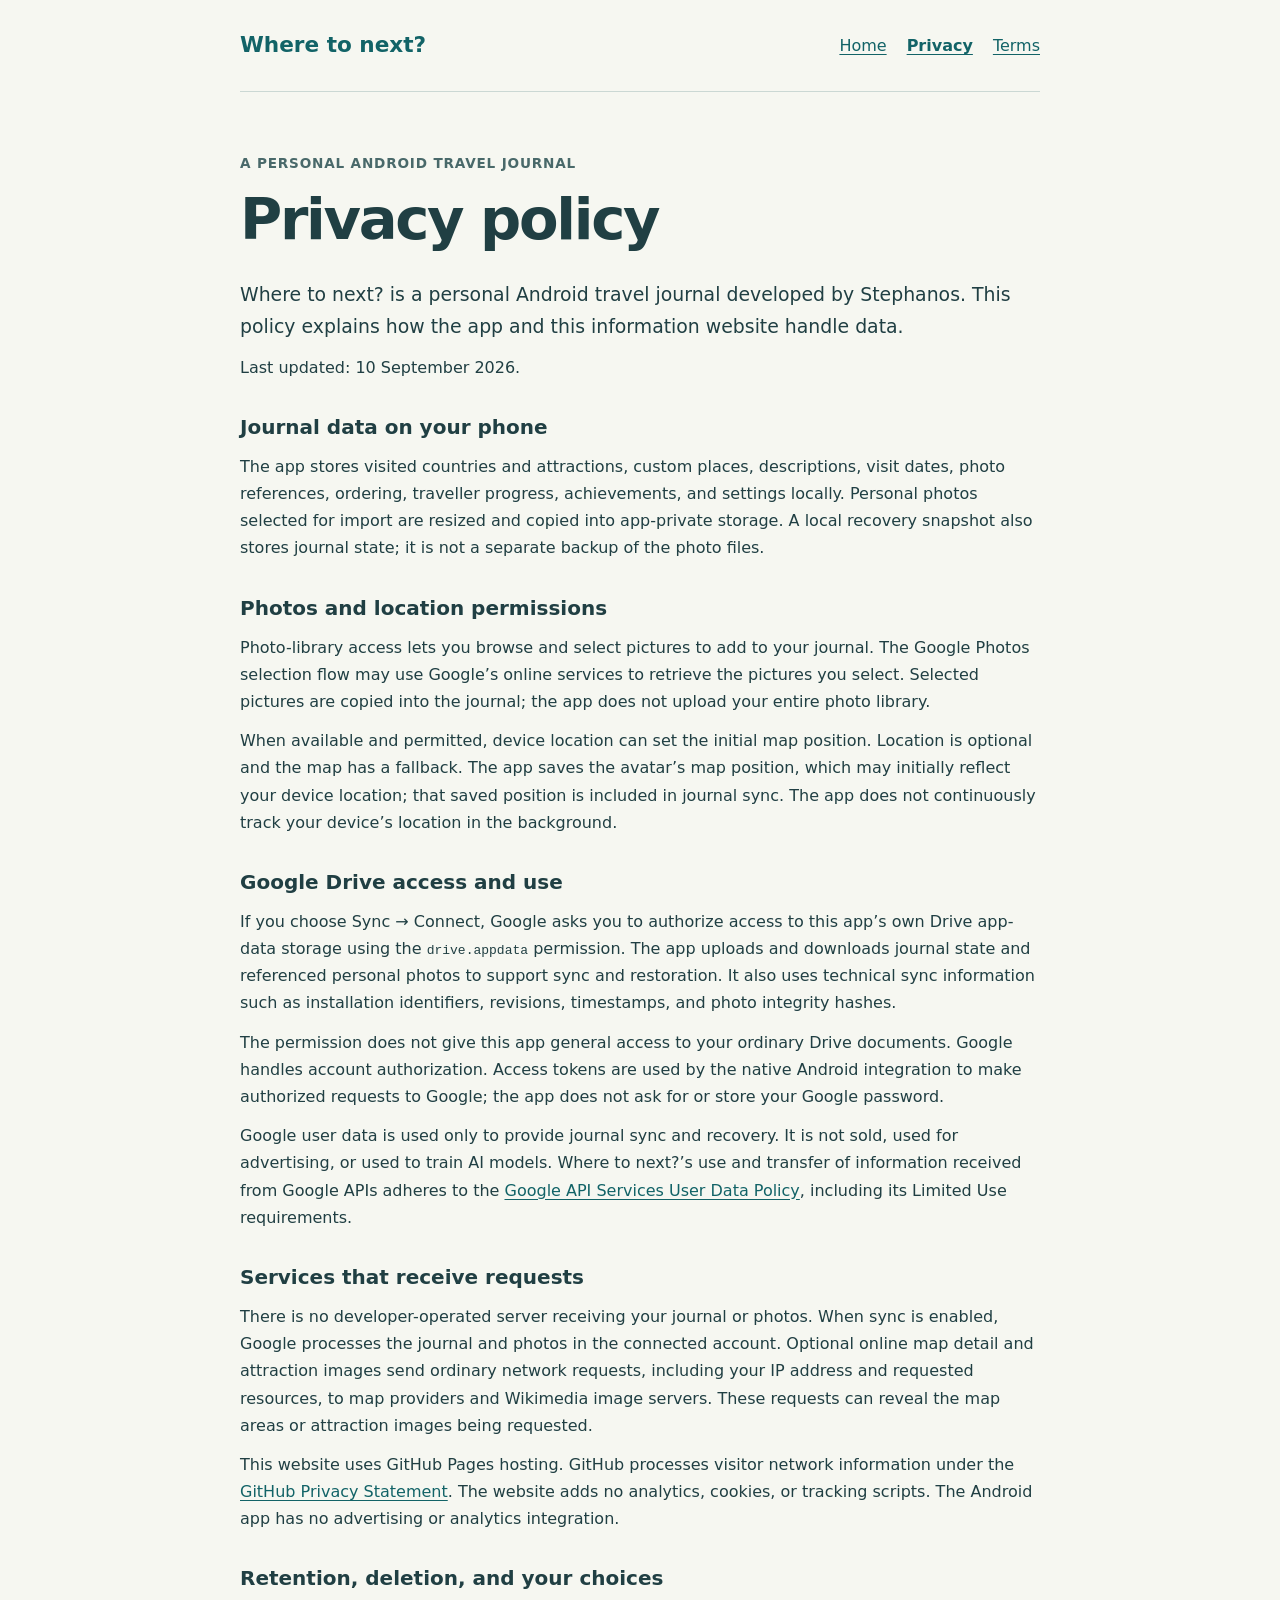
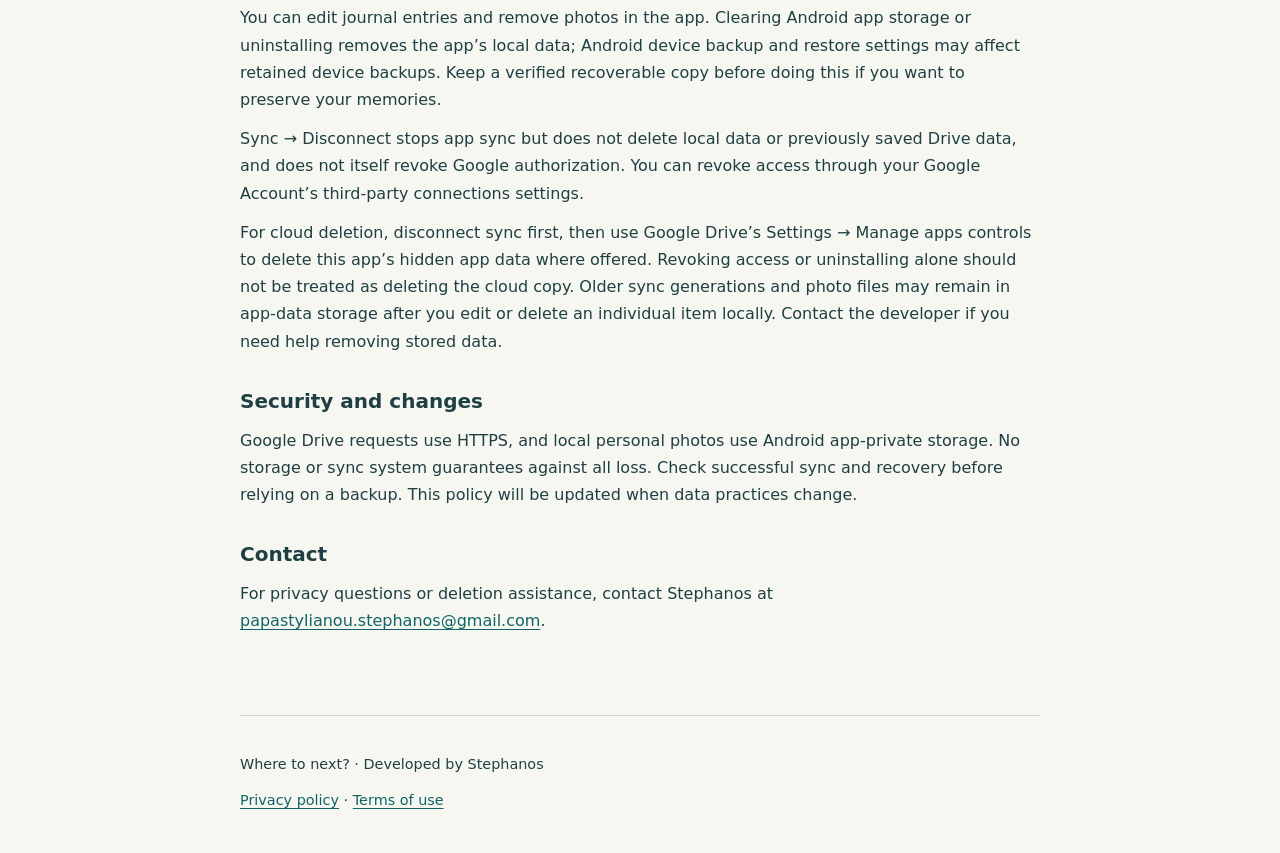
==== privacy.html @ e72850fd "Publish app information, privacy policy, and terms" ====
<!doctype html>
<html lang="en">
<head>
<meta charset="utf-8">
<meta name="viewport" content="width=device-width, initial-scale=1">
<meta name="description" content="Where to next? — a personal Android travel journal with optional Google Drive sync.">
<title>Privacy policy | Where to next?</title>
<link rel="stylesheet" href="styles.css">
</head>
<body>
<a class="skip" href="#main">Skip to content</a>
<header><a class="brand" href="index.html">Where to next?</a><nav aria-label="Main navigation"><a href="index.html">Home</a><a href="privacy.html" aria-current="page">Privacy</a><a href="terms.html">Terms</a></nav></header>
<main id="main"><p class="eyebrow">A personal Android travel journal</p><h1>Privacy policy</h1><p class="intro">Where to next? is a personal Android travel journal developed by Stephanos. This policy explains how the app and this information website handle data.</p><p>Last updated: 10 September 2026.</p>
<section><h2>Journal data on your phone</h2><p>The app stores visited countries and attractions, custom places, descriptions, visit dates, photo references, ordering, traveller progress, achievements, and settings locally. Personal photos selected for import are resized and copied into app-private storage. A local recovery snapshot also stores journal state; it is not a separate backup of the photo files.</p></section>
<section><h2>Photos and location permissions</h2><p>Photo-library access lets you browse and select pictures to add to your journal. The Google Photos selection flow may use Google’s online services to retrieve the pictures you select. Selected pictures are copied into the journal; the app does not upload your entire photo library.</p><p>When available and permitted, device location can set the initial map position. Location is optional and the map has a fallback. The app saves the avatar’s map position, which may initially reflect your device location; that saved position is included in journal sync. The app does not continuously track your device’s location in the background.</p></section>
<section><h2>Google Drive access and use</h2><p>If you choose Sync → Connect, Google asks you to authorize access to this app’s own Drive app-data storage using the <code>drive.appdata</code> permission. The app uploads and downloads journal state and referenced personal photos to support sync and restoration. It also uses technical sync information such as installation identifiers, revisions, timestamps, and photo integrity hashes.</p><p>The permission does not give this app general access to your ordinary Drive documents. Google handles account authorization. Access tokens are used by the native Android integration to make authorized requests to Google; the app does not ask for or store your Google password.</p><p>Google user data is used only to provide journal sync and recovery. It is not sold, used for advertising, or used to train AI models. Where to next?’s use and transfer of information received from Google APIs adheres to the <a href="https://developers.google.com/terms/api-services-user-data-policy">Google API Services User Data Policy</a>, including its Limited Use requirements.</p></section>
<section><h2>Services that receive requests</h2><p>There is no developer-operated server receiving your journal or photos. When sync is enabled, Google processes the journal and photos in the connected account. Optional online map detail and attraction images send ordinary network requests, including your IP address and requested resources, to map providers and Wikimedia image servers. These requests can reveal the map areas or attraction images being requested.</p><p>This website uses GitHub Pages hosting. GitHub processes visitor network information under the <a href="https://docs.github.com/en/site-policy/privacy-policies/github-general-privacy-statement">GitHub Privacy Statement</a>. The website adds no analytics, cookies, or tracking scripts. The Android app has no advertising or analytics integration.</p></section>
<section><h2>Retention, deletion, and your choices</h2><p>You can edit journal entries and remove photos in the app. Clearing Android app storage or uninstalling removes the app’s local data; Android device backup and restore settings may affect retained device backups. Keep a verified recoverable copy before doing this if you want to preserve your memories.</p><p>Sync → Disconnect stops app sync but does not delete local data or previously saved Drive data, and does not itself revoke Google authorization. You can revoke access through your Google Account’s third-party connections settings.</p><p>For cloud deletion, disconnect sync first, then use Google Drive’s Settings → Manage apps controls to delete this app’s hidden app data where offered. Revoking access or uninstalling alone should not be treated as deleting the cloud copy. Older sync generations and photo files may remain in app-data storage after you edit or delete an individual item locally. Contact the developer if you need help removing stored data.</p></section>
<section><h2>Security and changes</h2><p>Google Drive requests use HTTPS, and local personal photos use Android app-private storage. No storage or sync system guarantees against all loss. Check successful sync and recovery before relying on a backup. This policy will be updated when data practices change.</p></section>
<section><h2>Contact</h2><p>For privacy questions or deletion assistance, contact Stephanos at <a href="mailto:papastylianou.stephanos@gmail.com">papastylianou.stephanos@gmail.com</a>.</p></section></main>
<footer><p>Where to next? · Developed by Stephanos</p><a href="privacy.html">Privacy policy</a> · <a href="terms.html">Terms of use</a></footer>
</body>
</html>
---- styles.css ----
* { box-sizing: border-box; }
:root { color-scheme: light; font-family: system-ui, sans-serif; color: #203f43; background: #f6f7f1; line-height: 1.7; }
body { margin: 0; }
a { color: #126367; text-underline-offset: .2em; overflow-wrap: anywhere; }
a:focus-visible { outline: 3px solid #9b4e11; outline-offset: 5px; }
header, main, footer { width: calc(100% - 2.5rem); max-width: 800px; margin-inline: auto; }
header { display: flex; flex-wrap: wrap; align-items: center; justify-content: space-between; gap: 1rem; padding-block: 1.5rem; border-bottom: 1px solid #cbd8d4; }
.brand { font-size: 1.35rem; font-weight: 750; text-decoration: none; }
nav { display: flex; flex-wrap: wrap; gap: 1.25rem; }
nav a { display: inline-block; padding-block: .5rem; }
[aria-current="page"] { font-weight: 750; }
main { padding-block: 3rem; }
h1 { font-size: clamp(2rem, 6vw, 3.6rem); line-height: 1.15; letter-spacing: -.04em; margin-block: .7rem 1.5rem; }
h2 { font-size: 1.25rem; line-height: 1.4; margin-bottom: .5rem; }
section { margin-block: 2rem; }
p { margin-block: .75rem; }
.intro { font-size: 1.18rem; }
.eyebrow { color: #49696a; font-size: .85rem; font-weight: 700; letter-spacing: .06em; text-transform: uppercase; }
footer { padding-block: 1.5rem 2.5rem; border-top: 1px solid #cbd8d4; font-size: .9rem; }
code { overflow-wrap: anywhere; }
.skip { position: absolute; left: 1rem; top: -10rem; padding: .5rem; background: white; }
.skip:focus { top: .5rem; }
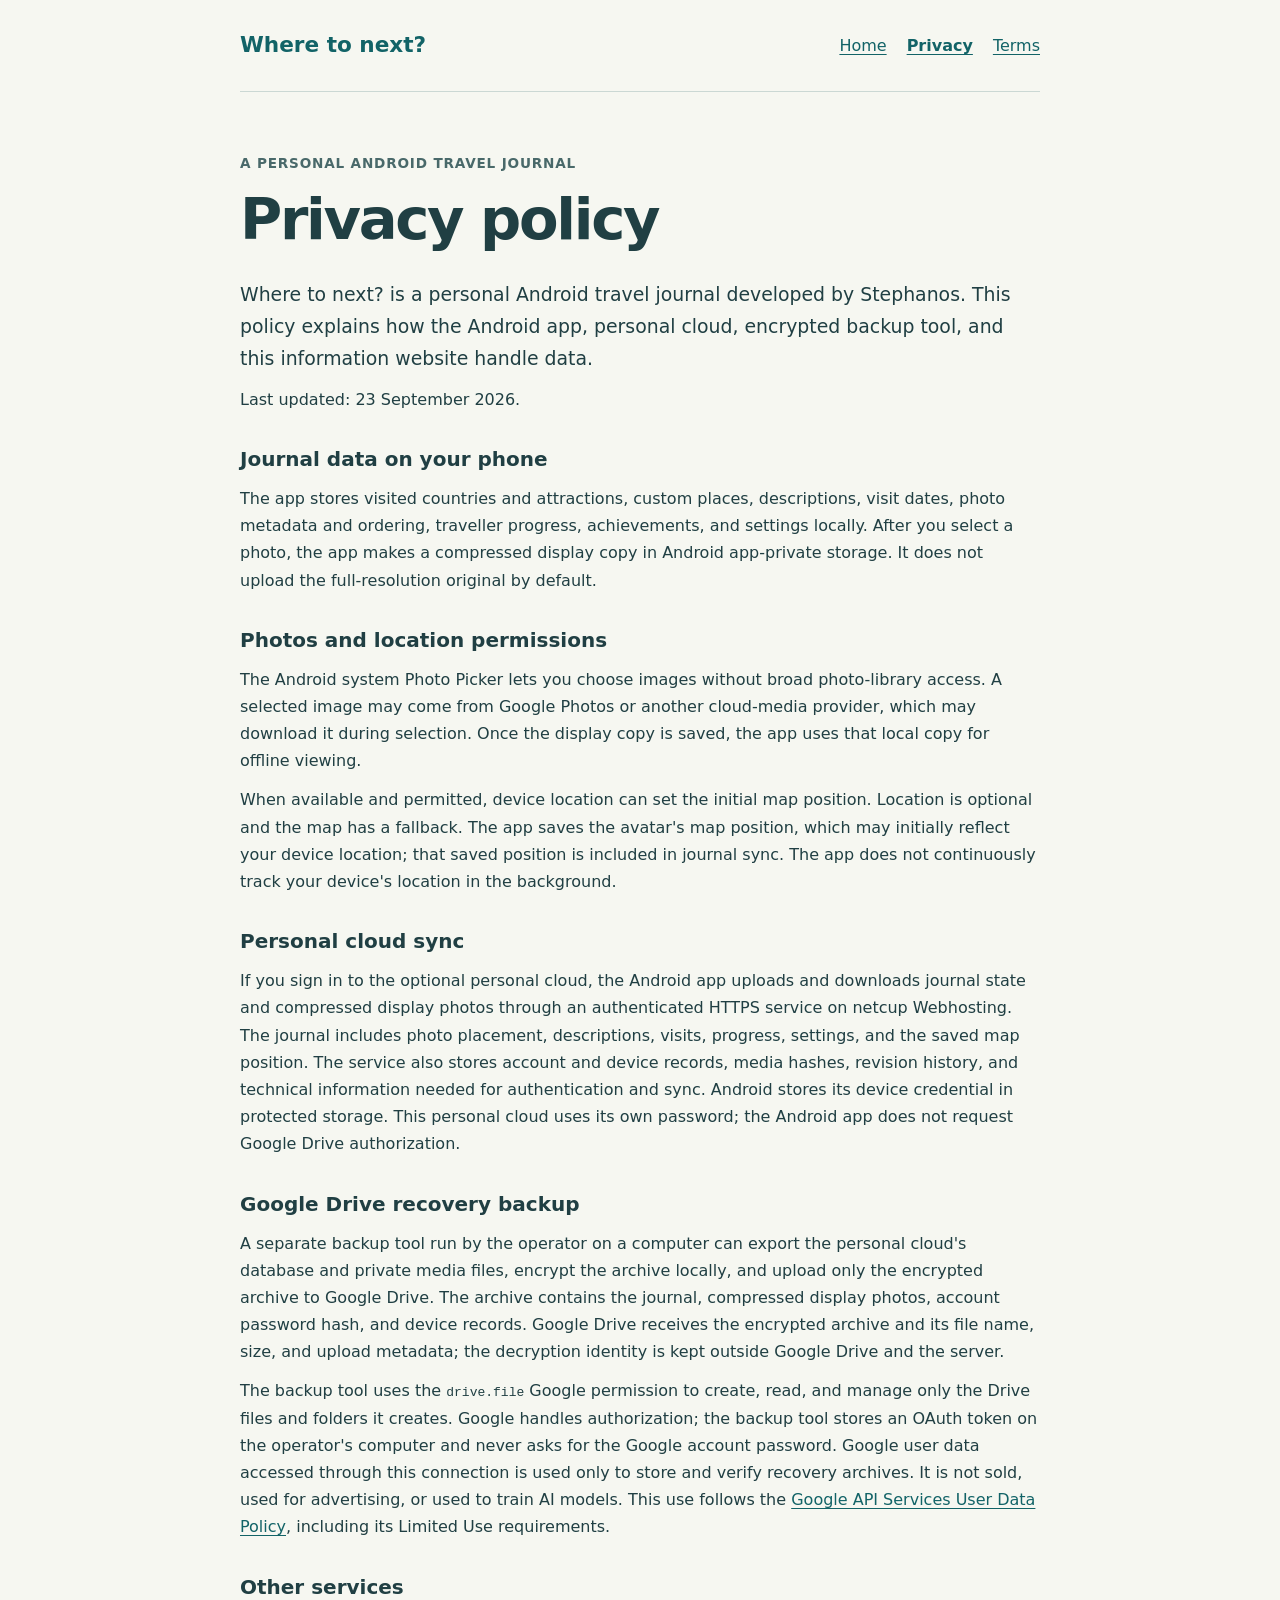
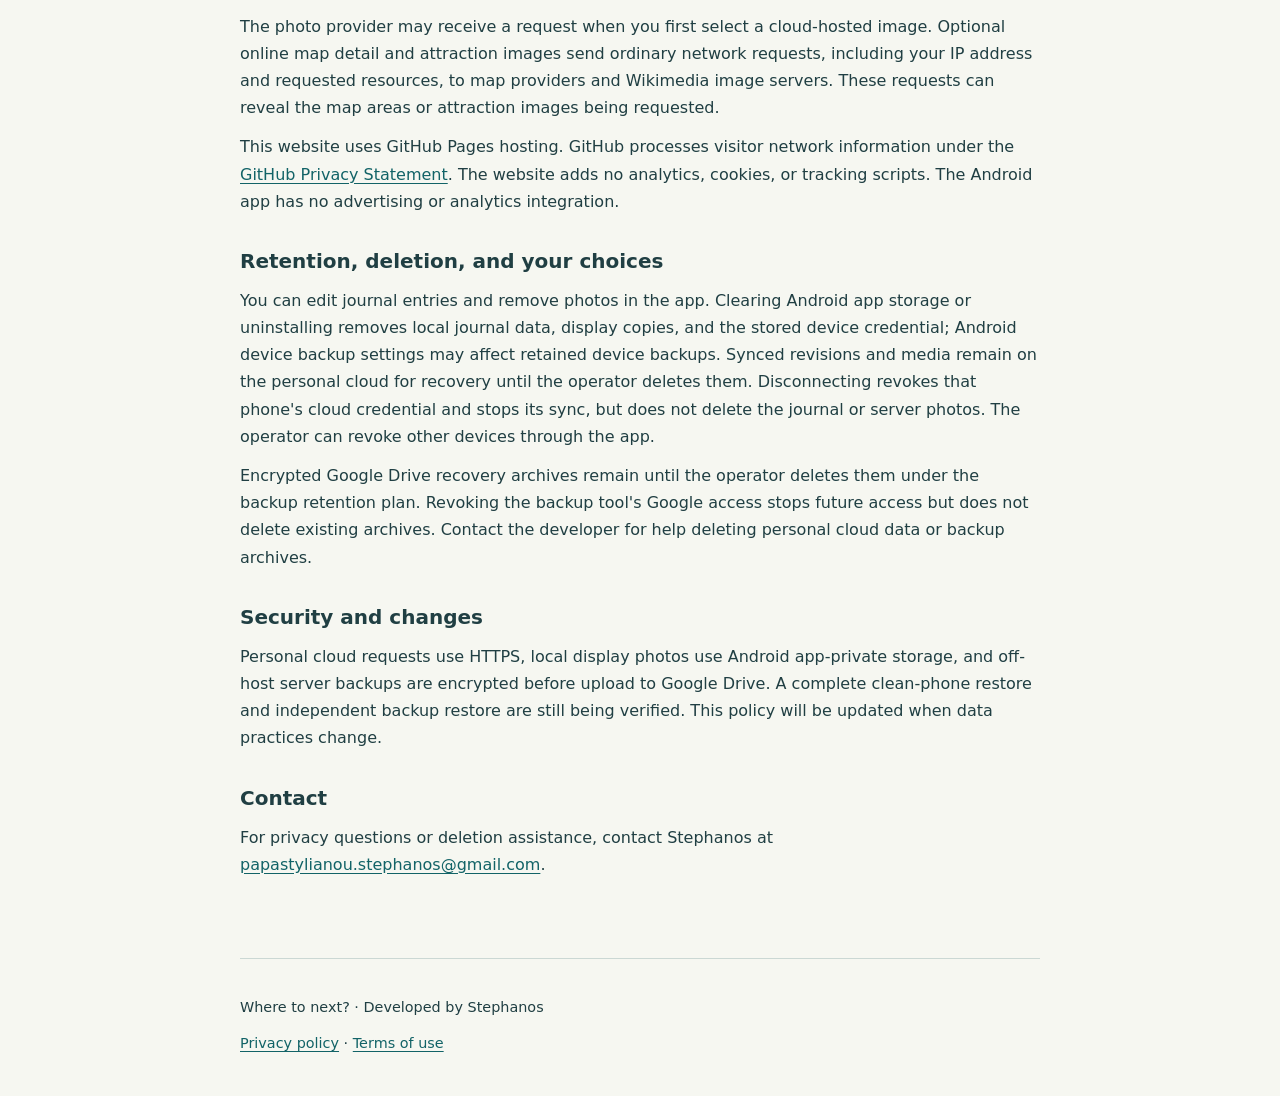
==== commit 7d6a9971: "Update privacy.html" ====
--- a/privacy.html
+++ b/privacy.html
@@ -3,20 +3,21 @@
 <head>
 <meta charset="utf-8">
 <meta name="viewport" content="width=device-width, initial-scale=1">
-<meta name="description" content="Where to next? — a personal Android travel journal with optional Google Drive sync.">
+<meta name="description" content="How Where to next? handles Android journal data, private cloud photos, and encrypted recovery backups.">
 <title>Privacy policy | Where to next?</title>
 <link rel="stylesheet" href="styles.css">
 </head>
 <body>
 <a class="skip" href="#main">Skip to content</a>
 <header><a class="brand" href="index.html">Where to next?</a><nav aria-label="Main navigation"><a href="index.html">Home</a><a href="privacy.html" aria-current="page">Privacy</a><a href="terms.html">Terms</a></nav></header>
-<main id="main"><p class="eyebrow">A personal Android travel journal</p><h1>Privacy policy</h1><p class="intro">Where to next? is a personal Android travel journal developed by Stephanos. This policy explains how the app and this information website handle data.</p><p>Last updated: 10 September 2026.</p>
-<section><h2>Journal data on your phone</h2><p>The app stores visited countries and attractions, custom places, descriptions, visit dates, photo references, ordering, traveller progress, achievements, and settings locally. Personal photos selected for import are resized and copied into app-private storage. A local recovery snapshot also stores journal state; it is not a separate backup of the photo files.</p></section>
-<section><h2>Photos and location permissions</h2><p>Photo-library access lets you browse and select pictures to add to your journal. The Google Photos selection flow may use Google’s online services to retrieve the pictures you select. Selected pictures are copied into the journal; the app does not upload your entire photo library.</p><p>When available and permitted, device location can set the initial map position. Location is optional and the map has a fallback. The app saves the avatar’s map position, which may initially reflect your device location; that saved position is included in journal sync. The app does not continuously track your device’s location in the background.</p></section>
-<section><h2>Google Drive access and use</h2><p>If you choose Sync → Connect, Google asks you to authorize access to this app’s own Drive app-data storage using the <code>drive.appdata</code> permission. The app uploads and downloads journal state and referenced personal photos to support sync and restoration. It also uses technical sync information such as installation identifiers, revisions, timestamps, and photo integrity hashes.</p><p>The permission does not give this app general access to your ordinary Drive documents. Google handles account authorization. Access tokens are used by the native Android integration to make authorized requests to Google; the app does not ask for or store your Google password.</p><p>Google user data is used only to provide journal sync and recovery. It is not sold, used for advertising, or used to train AI models. Where to next?’s use and transfer of information received from Google APIs adheres to the <a href="https://developers.google.com/terms/api-services-user-data-policy">Google API Services User Data Policy</a>, including its Limited Use requirements.</p></section>
-<section><h2>Services that receive requests</h2><p>There is no developer-operated server receiving your journal or photos. When sync is enabled, Google processes the journal and photos in the connected account. Optional online map detail and attraction images send ordinary network requests, including your IP address and requested resources, to map providers and Wikimedia image servers. These requests can reveal the map areas or attraction images being requested.</p><p>This website uses GitHub Pages hosting. GitHub processes visitor network information under the <a href="https://docs.github.com/en/site-policy/privacy-policies/github-general-privacy-statement">GitHub Privacy Statement</a>. The website adds no analytics, cookies, or tracking scripts. The Android app has no advertising or analytics integration.</p></section>
-<section><h2>Retention, deletion, and your choices</h2><p>You can edit journal entries and remove photos in the app. Clearing Android app storage or uninstalling removes the app’s local data; Android device backup and restore settings may affect retained device backups. Keep a verified recoverable copy before doing this if you want to preserve your memories.</p><p>Sync → Disconnect stops app sync but does not delete local data or previously saved Drive data, and does not itself revoke Google authorization. You can revoke access through your Google Account’s third-party connections settings.</p><p>For cloud deletion, disconnect sync first, then use Google Drive’s Settings → Manage apps controls to delete this app’s hidden app data where offered. Revoking access or uninstalling alone should not be treated as deleting the cloud copy. Older sync generations and photo files may remain in app-data storage after you edit or delete an individual item locally. Contact the developer if you need help removing stored data.</p></section>
-<section><h2>Security and changes</h2><p>Google Drive requests use HTTPS, and local personal photos use Android app-private storage. No storage or sync system guarantees against all loss. Check successful sync and recovery before relying on a backup. This policy will be updated when data practices change.</p></section>
+<main id="main"><p class="eyebrow">A personal Android travel journal</p><h1>Privacy policy</h1><p class="intro">Where to next? is a personal Android travel journal developed by Stephanos. This policy explains how the Android app, personal cloud, encrypted backup tool, and this information website handle data.</p><p>Last updated: 23 September 2026.</p>
+<section><h2>Journal data on your phone</h2><p>The app stores visited countries and attractions, custom places, descriptions, visit dates, photo metadata and ordering, traveller progress, achievements, and settings locally. After you select a photo, the app makes a compressed display copy in Android app-private storage. It does not upload the full-resolution original by default.</p></section>
+<section><h2>Photos and location permissions</h2><p>The Android system Photo Picker lets you choose images without broad photo-library access. A selected image may come from Google Photos or another cloud-media provider, which may download it during selection. Once the display copy is saved, the app uses that local copy for offline viewing.</p><p>When available and permitted, device location can set the initial map position. Location is optional and the map has a fallback. The app saves the avatar's map position, which may initially reflect your device location; that saved position is included in journal sync. The app does not continuously track your device's location in the background.</p></section>
+<section><h2>Personal cloud sync</h2><p>If you sign in to the optional personal cloud, the Android app uploads and downloads journal state and compressed display photos through an authenticated HTTPS service on netcup Webhosting. The journal includes photo placement, descriptions, visits, progress, settings, and the saved map position. The service also stores account and device records, media hashes, revision history, and technical information needed for authentication and sync. Android stores its device credential in protected storage. This personal cloud uses its own password; the Android app does not request Google Drive authorization.</p></section>
+<section><h2>Google Drive recovery backup</h2><p>A separate backup tool run by the operator on a computer can export the personal cloud's database and private media files, encrypt the archive locally, and upload only the encrypted archive to Google Drive. The archive contains the journal, compressed display photos, account password hash, and device records. Google Drive receives the encrypted archive and its file name, size, and upload metadata; the decryption identity is kept outside Google Drive and the server.</p><p>The backup tool uses the <code>drive.file</code> Google permission to create, read, and manage only the Drive files and folders it creates. Google handles authorization; the backup tool stores an OAuth token on the operator's computer and never asks for the Google account password. Google user data accessed through this connection is used only to store and verify recovery archives. It is not sold, used for advertising, or used to train AI models. This use follows the <a href="https://developers.google.com/terms/api-services-user-data-policy">Google API Services User Data Policy</a>, including its Limited Use requirements.</p></section>
+<section><h2>Other services</h2><p>The photo provider may receive a request when you first select a cloud-hosted image. Optional online map detail and attraction images send ordinary network requests, including your IP address and requested resources, to map providers and Wikimedia image servers. These requests can reveal the map areas or attraction images being requested.</p><p>This website uses GitHub Pages hosting. GitHub processes visitor network information under the <a href="https://docs.github.com/en/site-policy/privacy-policies/github-general-privacy-statement">GitHub Privacy Statement</a>. The website adds no analytics, cookies, or tracking scripts. The Android app has no advertising or analytics integration.</p></section>
+<section><h2>Retention, deletion, and your choices</h2><p>You can edit journal entries and remove photos in the app. Clearing Android app storage or uninstalling removes local journal data, display copies, and the stored device credential; Android device backup settings may affect retained device backups. Synced revisions and media remain on the personal cloud for recovery until the operator deletes them. Disconnecting revokes that phone's cloud credential and stops its sync, but does not delete the journal or server photos. The operator can revoke other devices through the app.</p><p>Encrypted Google Drive recovery archives remain until the operator deletes them under the backup retention plan. Revoking the backup tool's Google access stops future access but does not delete existing archives. Contact the developer for help deleting personal cloud data or backup archives.</p></section>
+<section><h2>Security and changes</h2><p>Personal cloud requests use HTTPS, local display photos use Android app-private storage, and off-host server backups are encrypted before upload to Google Drive. A complete clean-phone restore and independent backup restore are still being verified. This policy will be updated when data practices change.</p></section>
 <section><h2>Contact</h2><p>For privacy questions or deletion assistance, contact Stephanos at <a href="mailto:papastylianou.stephanos@gmail.com">papastylianou.stephanos@gmail.com</a>.</p></section></main>
 <footer><p>Where to next? · Developed by Stephanos</p><a href="privacy.html">Privacy policy</a> · <a href="terms.html">Terms of use</a></footer>
 </body>
